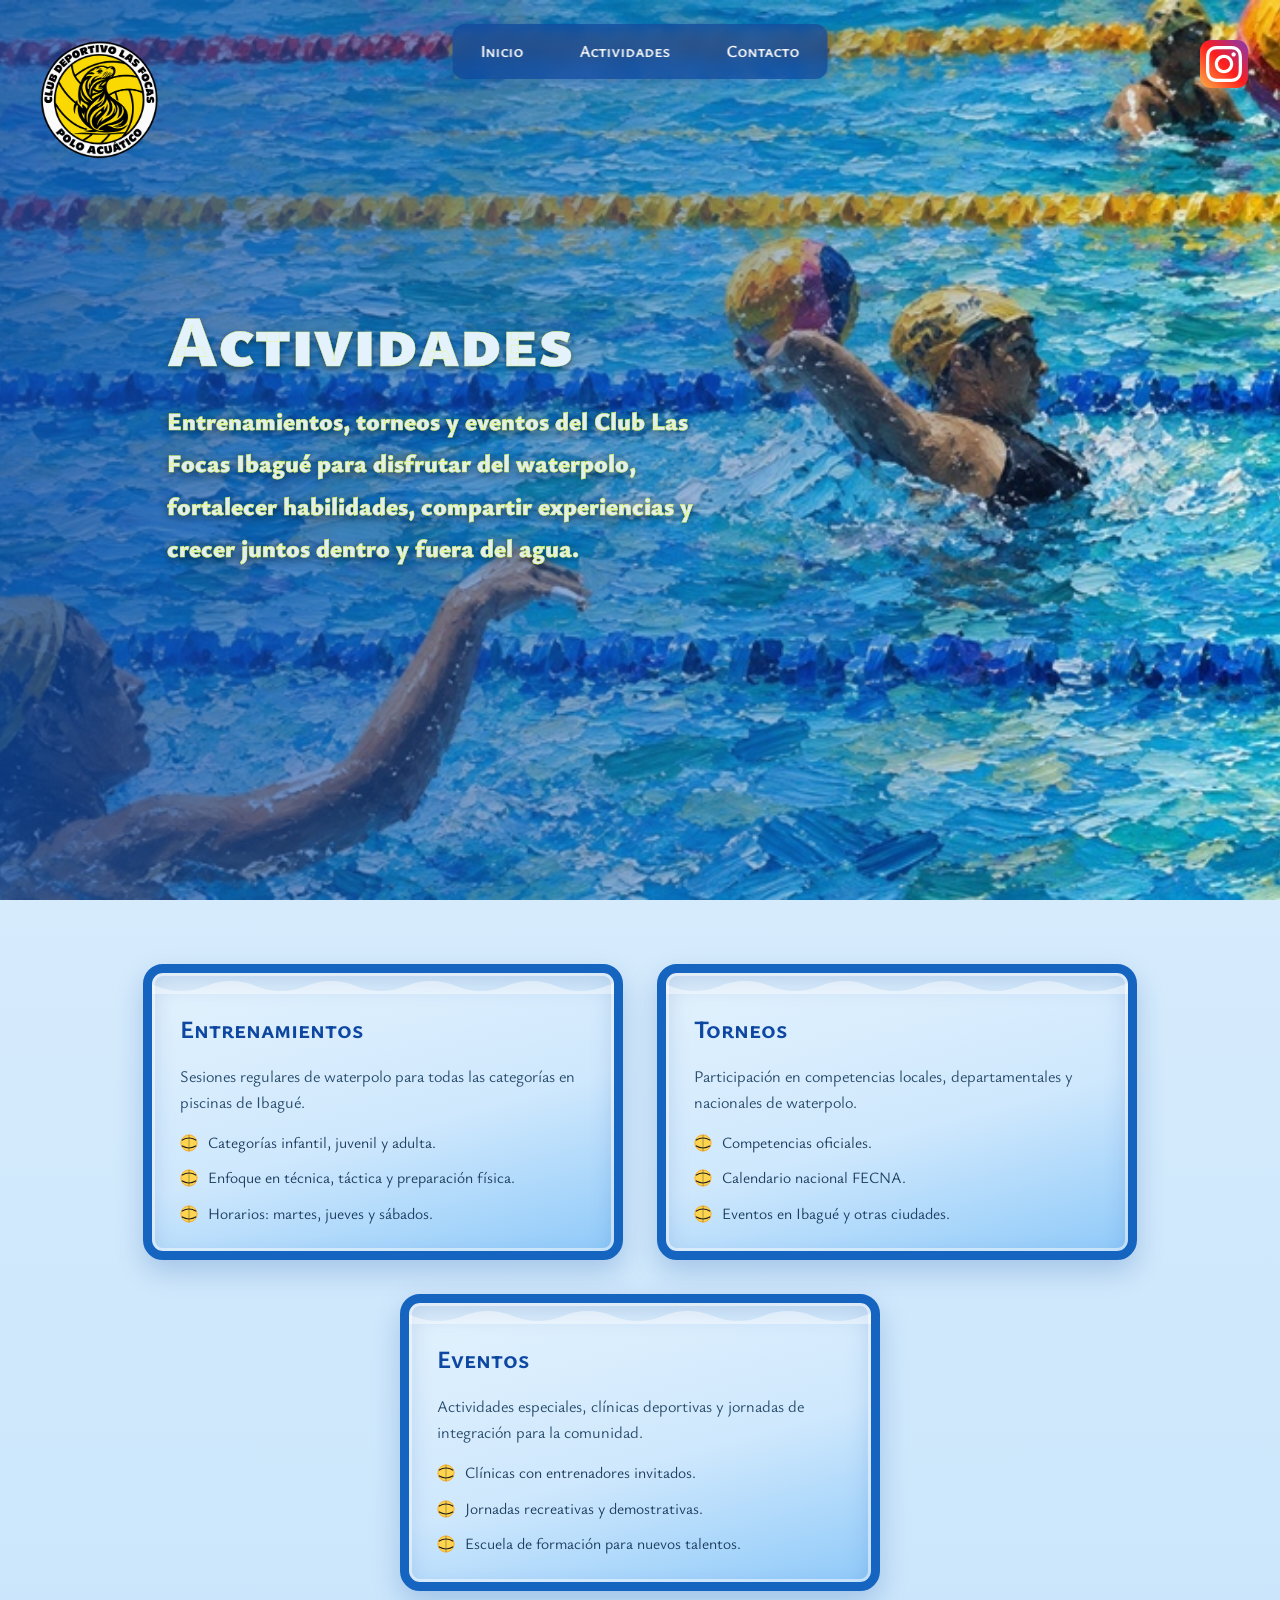
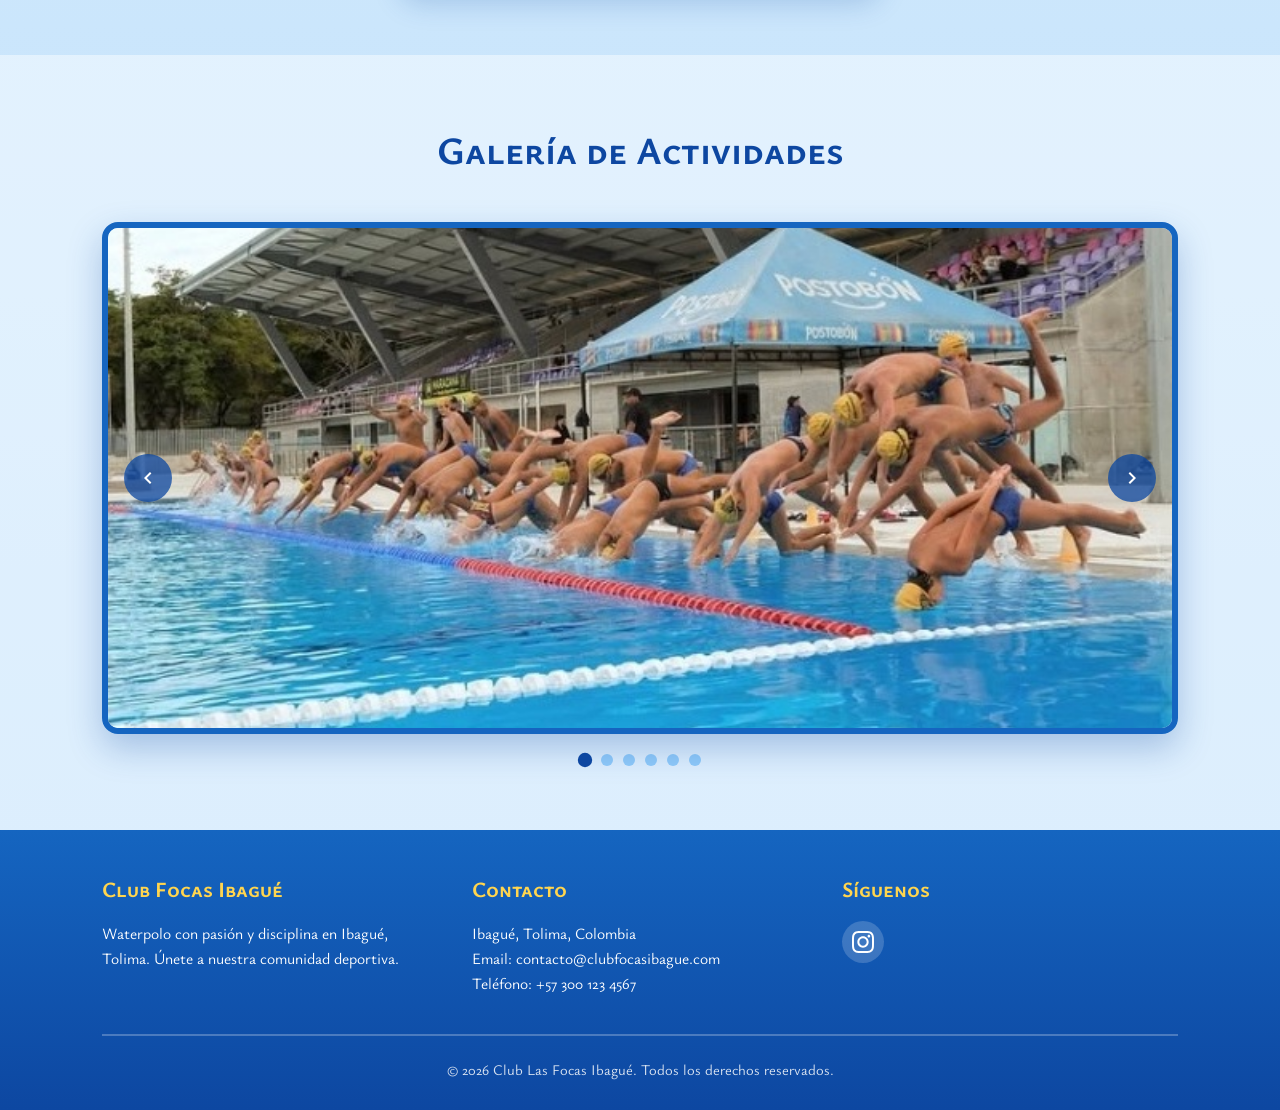
==== actividades.html @ c46a81ee "Primer commit: borrador inicial del sitio web" ====
<!doctype html>
<html lang="es">
  <head>
    <meta charset="UTF-8" />
    <meta name="viewport" content="width=device-width, initial-scale=1.0" />
    <meta
      name="description"
      content="Actividades del Club Focas Ibagué - Entrenamientos, torneos y eventos de waterpolo."
    />
    <title>Actividades - Club Focas Ibagué</title>

    <!-- Google Fonts: Ysabeau SC y Ysabeau -->
    <link rel="preconnect" href="https://fonts.googleapis.com" />
    <link rel="preconnect" href="https://fonts.gstatic.com" crossorigin />
    <link
      href="https://fonts.googleapis.com/css2?family=Ysabeau+SC:wght@400;700&family=Ysabeau:ital,wght@0,300;0,400;0,600;0,700;1,400&display=swap"
      rel="stylesheet"
    />

    <link rel="stylesheet" href="styles.css" />
  </head>
  <body>
    <!-- Navegación superior -->
    <nav class="navbar">
      <ul class="navbar__menu">
        <li class="navbar__item">
          <a href="index.html" class="navbar__link">Inicio</a>
        </li>
        <li class="navbar__item">
          <a href="actividades.html" class="navbar__link">Actividades</a>
        </li>
        <li class="navbar__item">
          <a href="contacto.html" class="navbar__link">Contacto</a>
        </li>
      </ul>
    </nav>

    <!-- Hero Section -->
    <header class="hero hero--actividades">
      <!-- Logo arriba a la derecha -->
      <div class="hero__logo">
        <img
          src="img/logo.png"
          alt="Logo Club Focas Ibagué"
          width="120px"
          height="120px"
          onerror="this.style.display = 'none'"
        />
      </div>

      <!-- Icono Instagram debajo del logo -->
      <a
        href="https://www.instagram.com/clubfocasibague/"
        target="_blank"
        rel="noopener"
        class="hero__instagram"
        aria-label="Instagram Club Focas Ibagué"
      >
        <svg
          xmlns="http://www.w3.org/2000/svg"
          viewBox="0 0 24 24"
          width="48"
          height="48"
        >
          <defs>
            <!-- Degradado oficial de Instagram -->
            <linearGradient
              id="ig-gradient-bg"
              x1="100%"
              y1="0%"
              x2="0%"
              y2="100%"
            >
              <stop offset="0%" stop-color="#833AB4" />
              <stop offset="50%" stop-color="#FD1D1D" />
              <stop offset="100%" stop-color="#FCB045" />
            </linearGradient>
          </defs>

          <!-- Fondo de la app redondeado -->
          <rect width="24" height="24" rx="5.5" fill="url(#ig-gradient-bg)" />

          <!-- Logo centrado en blanco -->
          <g transform="translate(3, 3) scale(0.75)">
            <path
              fill="#FFFFFF"
              d="M12 2.163c3.204 0 3.584.012 4.85.07 3.252.148 4.771 1.691 4.919 4.919.058 1.265.069 1.645.069 4.849 0 3.205-.012 3.584-.069 4.849-.149 3.225-1.664 4.771-4.919 4.919-1.266.058-1.644.07-4.85.07-3.204 0-3.584-.012-4.849-.07-3.26-.149-4.771-1.699-4.919-4.92-.058-1.265-.07-1.644-.07-4.849 0-3.204.013-3.583.07-4.849.149-3.227 1.664-4.771 4.919-4.919 1.266-.057 1.645-.069 4.849-.069zm0-2.163c-3.259 0-3.667.014-4.947.072-4.358.2-6.78 2.618-6.98 6.98-.059 1.281-.073 1.689-.073 4.948 0 3.259.014 3.668.072 4.948.2 4.358 2.618 6.78 6.98 6.98 1.281.058 1.689.072 4.948.072 3.259 0 3.668-.014 4.948-.072 4.354-.2 6.782-2.618 6.979-6.98.059-1.28.073-1.689.073-4.948 0-3.259-.014-3.667-.072-4.947-.196-4.354-2.617-6.78-6.979-6.98-1.281-.059-1.69-.073-4.949-.073zm0 5.838c-3.403 0-6.162 2.759-6.162 6.162s2.759 6.163 6.162 6.163 6.162-2.759 6.162-6.163c0-3.403-2.759-6.162-6.162-6.162zm0 10.162c-2.209 0-4-1.79-4-4 0-2.209 1.791-4 4-4s4 1.791 4 4c0 2.21-1.791 4-4 4zm6.406-11.845c-.796 0-1.441.645-1.441 1.44s.645 1.44 1.441 1.44c.795 0 1.439-.645 1.439-1.44s-.644-1.44-1.439-1.44z"
            />
          </g>
        </svg>
      </a>

      <div class="hero__content">
        <h1 class="hero__title">Actividades</h1>
        <p class="hero__subtitle">
          Entrenamientos, torneos y eventos del Club Las Focas Ibagué para
          disfrutar del waterpolo, fortalecer habilidades, compartir
          experiencias y crecer juntos dentro y fuera del agua.
        </p>
      </div>
    </header>

    <!-- Sección de tarjetas -->
    <section class="section-cards">
      <div class="wp-card">
        <span class="wp-card__glare" aria-hidden="true"></span>
        <h3 class="wp-card__title">Entrenamientos</h3>
        <p class="wp-card__text">
          Sesiones regulares de waterpolo para todas las categorías en piscinas
          de Ibagué.
        </p>
        <ul class="wp-list">
          <li>
            <svg
              class="wp-ball"
              viewBox="0 0 20 20"
              width="18"
              height="18"
              aria-hidden="true"
            >
              <circle
                cx="10"
                cy="10"
                r="9"
                fill="#ffd54f"
                stroke="#f9a825"
                stroke-width="1"
              />
              <path
                d="M2 7 Q10 2 18 7"
                fill="none"
                stroke="#212121"
                stroke-width="1.2"
              />
              <path
                d="M2 13 Q10 18 18 13"
                fill="none"
                stroke="#212121"
                stroke-width="1.2"
              />
              <path
                d="M10 1 L10 19"
                stroke="#212121"
                stroke-width="1"
                opacity="0.4"
              />
            </svg>
            Categorías infantil, juvenil y adulta.
          </li>
          <li>
            <svg
              class="wp-ball"
              viewBox="0 0 20 20"
              width="18"
              height="18"
              aria-hidden="true"
            >
              <circle
                cx="10"
                cy="10"
                r="9"
                fill="#ffd54f"
                stroke="#f9a825"
                stroke-width="1"
              />
              <path
                d="M2 7 Q10 2 18 7"
                fill="none"
                stroke="#212121"
                stroke-width="1.2"
              />
              <path
                d="M2 13 Q10 18 18 13"
                fill="none"
                stroke="#212121"
                stroke-width="1.2"
              />
              <path
                d="M10 1 L10 19"
                stroke="#212121"
                stroke-width="1"
                opacity="0.4"
              />
            </svg>
            Enfoque en técnica, táctica y preparación física.
          </li>
          <li>
            <svg
              class="wp-ball"
              viewBox="0 0 20 20"
              width="18"
              height="18"
              aria-hidden="true"
            >
              <circle
                cx="10"
                cy="10"
                r="9"
                fill="#ffd54f"
                stroke="#f9a825"
                stroke-width="1"
              />
              <path
                d="M2 7 Q10 2 18 7"
                fill="none"
                stroke="#212121"
                stroke-width="1.2"
              />
              <path
                d="M2 13 Q10 18 18 13"
                fill="none"
                stroke="#212121"
                stroke-width="1.2"
              />
              <path
                d="M10 1 L10 19"
                stroke="#212121"
                stroke-width="1"
                opacity="0.4"
              />
            </svg>
            Horarios: martes, jueves y sábados.
          </li>
        </ul>
      </div>

      <div class="wp-card">
        <span class="wp-card__glare" aria-hidden="true"></span>
        <h3 class="wp-card__title">Torneos</h3>
        <p class="wp-card__text">
          Participación en competencias locales, departamentales y nacionales de
          waterpolo.
        </p>
        <ul class="wp-list">
          <li>
            <svg
              class="wp-ball"
              viewBox="0 0 20 20"
              width="18"
              height="18"
              aria-hidden="true"
            >
              <circle
                cx="10"
                cy="10"
                r="9"
                fill="#ffd54f"
                stroke="#f9a825"
                stroke-width="1"
              />
              <path
                d="M2 7 Q10 2 18 7"
                fill="none"
                stroke="#212121"
                stroke-width="1.2"
              />
              <path
                d="M2 13 Q10 18 18 13"
                fill="none"
                stroke="#212121"
                stroke-width="1.2"
              />
              <path
                d="M10 1 L10 19"
                stroke="#212121"
                stroke-width="1"
                opacity="0.4"
              />
            </svg>
            Competencias oficiales.
          </li>

          <li>
            <svg
              class="wp-ball"
              viewBox="0 0 20 20"
              width="18"
              height="18"
              aria-hidden="true"
            >
              <circle
                cx="10"
                cy="10"
                r="9"
                fill="#ffd54f"
                stroke="#f9a825"
                stroke-width="1"
              />
              <path
                d="M2 7 Q10 2 18 7"
                fill="none"
                stroke="#212121"
                stroke-width="1.2"
              />
              <path
                d="M2 13 Q10 18 18 13"
                fill="none"
                stroke="#212121"
                stroke-width="1.2"
              />
              <path
                d="M10 1 L10 19"
                stroke="#212121"
                stroke-width="1"
                opacity="0.4"
              />
            </svg>
            Calendario nacional FECNA.
          </li>
          <li>
            <svg
              class="wp-ball"
              viewBox="0 0 20 20"
              width="18"
              height="18"
              aria-hidden="true"
            >
              <circle
                cx="10"
                cy="10"
                r="9"
                fill="#ffd54f"
                stroke="#f9a825"
                stroke-width="1"
              />
              <path
                d="M2 7 Q10 2 18 7"
                fill="none"
                stroke="#212121"
                stroke-width="1.2"
              />
              <path
                d="M2 13 Q10 18 18 13"
                fill="none"
                stroke="#212121"
                stroke-width="1.2"
              />
              <path
                d="M10 1 L10 19"
                stroke="#212121"
                stroke-width="1"
                opacity="0.4"
              />
            </svg>
            Eventos en Ibagué y otras ciudades.
          </li>
        </ul>
      </div>

      <div class="wp-card">
        <span class="wp-card__glare" aria-hidden="true"></span>
        <h3 class="wp-card__title">Eventos</h3>
        <p class="wp-card__text">
          Actividades especiales, clínicas deportivas y jornadas de integración
          para la comunidad.
        </p>
        <ul class="wp-list">
          <li>
            <svg
              class="wp-ball"
              viewBox="0 0 20 20"
              width="18"
              height="18"
              aria-hidden="true"
            >
              <circle
                cx="10"
                cy="10"
                r="9"
                fill="#ffd54f"
                stroke="#f9a825"
                stroke-width="1"
              />
              <path
                d="M2 7 Q10 2 18 7"
                fill="none"
                stroke="#212121"
                stroke-width="1.2"
              />
              <path
                d="M2 13 Q10 18 18 13"
                fill="none"
                stroke="#212121"
                stroke-width="1.2"
              />
              <path
                d="M10 1 L10 19"
                stroke="#212121"
                stroke-width="1"
                opacity="0.4"
              />
            </svg>
            Clínicas con entrenadores invitados.
          </li>
          <li>
            <svg
              class="wp-ball"
              viewBox="0 0 20 20"
              width="18"
              height="18"
              aria-hidden="true"
            >
              <circle
                cx="10"
                cy="10"
                r="9"
                fill="#ffd54f"
                stroke="#f9a825"
                stroke-width="1"
              />
              <path
                d="M2 7 Q10 2 18 7"
                fill="none"
                stroke="#212121"
                stroke-width="1.2"
              />
              <path
                d="M2 13 Q10 18 18 13"
                fill="none"
                stroke="#212121"
                stroke-width="1.2"
              />
              <path
                d="M10 1 L10 19"
                stroke="#212121"
                stroke-width="1"
                opacity="0.4"
              />
            </svg>
            Jornadas recreativas y demostrativas.
          </li>
          <li>
            <svg
              class="wp-ball"
              viewBox="0 0 20 20"
              width="18"
              height="18"
              aria-hidden="true"
            >
              <circle
                cx="10"
                cy="10"
                r="9"
                fill="#ffd54f"
                stroke="#f9a825"
                stroke-width="1"
              />
              <path
                d="M2 7 Q10 2 18 7"
                fill="none"
                stroke="#212121"
                stroke-width="1.2"
              />
              <path
                d="M2 13 Q10 18 18 13"
                fill="none"
                stroke="#212121"
                stroke-width="1.2"
              />
              <path
                d="M10 1 L10 19"
                stroke="#212121"
                stroke-width="1"
                opacity="0.4"
              />
            </svg>
            Escuela de formación para nuevos talentos.
          </li>
        </ul>
      </div>
    </section>

    <!-- Slider de fotos -->
    <section class="slider-section">
      <h2 class="slider-section__title">Galería de Actividades</h2>

      <div class="slider-container">
        <button class="slider__btn slider__btn--prev" aria-label="Anterior">
          <svg viewBox="0 0 24 24" xmlns="http://www.w3.org/2000/svg">
            <path d="M15.41 7.41L14 6l-6 6 6 6 1.41-1.41L10.83 12z" />
          </svg>
        </button>

        <div class="slider">
          <div class="slider__slide">
            <img
              src="img/actividades/foto1.jpg"
              alt="Actividad 1 - Club Focas Ibagué"
            />
          </div>
          <div class="slider__slide">
            <img
              src="img/actividades/foto2.jpg"
              alt="Actividad 2 - Club Focas Ibagué"
            />
          </div>
          <div class="slider__slide">
            <img
              src="img/actividades/foto3.jpg"
              alt="Actividad 3 - Club Focas Ibagué"
            />
          </div>
          <div class="slider__slide">
            <img
              src="img/actividades/foto4.jpg"
              alt="Actividad 4 - Club Focas Ibagué"
            />
          </div>
          <div class="slider__slide">
            <img
              src="img/actividades/foto5.jpg"
              alt="Actividad 5 - Club Focas Ibagué"
            />
          </div>
          <div class="slider__slide">
            <img
              src="img/actividades/foto6.jpg"
              alt="Actividad 6 - Club Focas Ibagué"
            />
          </div>
        </div>

        <button class="slider__btn slider__btn--next" aria-label="Siguiente">
          <svg viewBox="0 0 24 24" xmlns="http://www.w3.org/2000/svg">
            <path d="M8.59 16.59L10 18l6-6-6-6-1.41 1.41L13.17 12z" />
          </svg>
        </button>
      </div>

      <div class="slider__dots">
        <button
          class="slider__dot active"
          data-slide="0"
          aria-label="Ir a foto 1"
        ></button>
        <button
          class="slider__dot"
          data-slide="1"
          aria-label="Ir a foto 2"
        ></button>
        <button
          class="slider__dot"
          data-slide="2"
          aria-label="Ir a foto 3"
        ></button>
        <button
          class="slider__dot"
          data-slide="3"
          aria-label="Ir a foto 4"
        ></button>
        <button
          class="slider__dot"
          data-slide="4"
          aria-label="Ir a foto 5"
        ></button>
        <button
          class="slider__dot"
          data-slide="5"
          aria-label="Ir a foto 6"
        ></button>
      </div>
    </section>

    <!-- Footer -->
    <footer class="footer">
      <div class="footer__container">
        <div class="footer__section">
          <h4 class="footer__title">Club Focas Ibagué</h4>
          <p class="footer__text">
            Waterpolo con pasión y disciplina en Ibagué, Tolima. Únete a nuestra
            comunidad deportiva.
          </p>
        </div>

        <div class="footer__section">
          <h4 class="footer__title">Contacto</h4>
          <p class="footer__text">
            Ibagué, Tolima, Colombia<br />
            Email: contacto@clubfocasibague.com<br />
            Teléfono: +57 300 123 4567
          </p>
        </div>

        <div class="footer__section">
          <h4 class="footer__title">Síguenos</h4>
          <div class="footer__social">
            <a
              href="https://www.instagram.com/clubfocasibague/"
              target="_blank"
              rel="noopener"
              aria-label="Instagram"
            >
              <svg viewBox="0 0 24 24" xmlns="http://www.w3.org/2000/svg">
                <path
                  d="M12 2.163c3.204 0 3.584.012 4.85.07 3.252.148 4.771 1.691 4.919 4.919.058 1.265.069 1.645.069 4.849 0 3.205-.012 3.584-.069 4.849-.149 3.225-1.664 4.771-4.919 4.919-1.266.058-1.644.07-4.85.07-3.204 0-3.584-.012-4.849-.07-3.26-.149-4.771-1.699-4.919-4.92-.058-1.265-.07-1.644-.07-4.849 0-3.204.013-3.583.07-4.849.149-3.227 1.664-4.771 4.919-4.919 1.266-.057 1.645-.069 4.849-.069zm0-2.163c-3.259 0-3.667.014-4.947.072-4.358.2-6.78 2.618-6.98 6.98-.059 1.281-.073 1.689-.073 4.948 0 3.259.014 3.668.072 4.948.2 4.358 2.618 6.78 6.98 6.98 1.281.058 1.689.072 4.948.072 3.259 0 3.668-.014 4.948-.072 4.354-.2 6.782-2.618 6.979-6.98.059-1.28.073-1.689.073-4.948 0-3.259-.014-3.667-.072-4.947-.196-4.354-2.617-6.78-6.979-6.98-1.281-.059-1.69-.073-4.949-.073zm0 5.838c-3.403 0-6.162 2.759-6.162 6.162s2.759 6.163 6.162 6.163 6.162-2.759 6.162-6.163c0-3.403-2.759-6.162-6.162-6.162zm0 10.162c-2.209 0-4-1.79-4-4 0-2.209 1.791-4 4-4s4 1.791 4 4c0 2.21-1.791 4-4 4zm6.406-11.845c-.796 0-1.441.645-1.441 1.44s.645 1.44 1.441 1.44c.795 0 1.439-.645 1.439-1.44s-.644-1.44-1.439-1.44z"
                />
              </svg>
            </a>
          </div>
        </div>
      </div>

      <div class="footer__bottom">
        <p>&copy; 2026 Club Las Focas Ibagué. Todos los derechos reservados.</p>
      </div>
    </footer>

    <!-- JavaScript para el slider -->
    <script>
      const slider = document.querySelector(".slider");
      const slides = document.querySelectorAll(".slider__slide");
      const prevBtn = document.querySelector(".slider__btn--prev");
      const nextBtn = document.querySelector(".slider__btn--next");
      const dots = document.querySelectorAll(".slider__dot");

      let currentSlide = 0;
      const totalSlides = slides.length;

      function updateSlider() {
        slider.style.transform = `translateX(-${currentSlide * 100}%)`;

        // Actualizar dots
        dots.forEach((dot, index) => {
          dot.classList.toggle("active", index === currentSlide);
        });
      }

      function nextSlide() {
        currentSlide = (currentSlide + 1) % totalSlides;
        updateSlider();
      }

      function prevSlide() {
        currentSlide = (currentSlide - 1 + totalSlides) % totalSlides;
        updateSlider();
      }

      function goToSlide(index) {
        currentSlide = index;
        updateSlider();
      }

      // Event listeners
      nextBtn.addEventListener("click", nextSlide);
      prevBtn.addEventListener("click", prevSlide);

      dots.forEach((dot, index) => {
        dot.addEventListener("click", () => goToSlide(index));
      });

      // Auto-play (opcional, cambia cada 5 segundos)
      setInterval(nextSlide, 5000);
    </script>
  </body>
</html>
---- styles.css ----
:root {
  --azul-profundo: #0d47a1;
  --azul-medio: #1565c0;
  --azul-agua: #29b6f6;
  --azul-claro: #90caf9;
  --azul-palido: #e3f2fd;
  --amarillo: #ffd54f;
  --amarillo-oscuro: #f9a825;
}

* {
  margin: 0;
  padding: 0;
  box-sizing: border-box;
}

body {
  font-family: "Ysabeau", sans-serif;
  background: linear-gradient(180deg, var(--azul-palido) 0%, #bbdefb 100%);
  color: #1c3d5e;
  line-height: 1.6;
}

h1,
h2,
h3,
h4,
h5,
h6 {
  font-family: "Ysabeau SC", sans-serif;
  color: var(--azul-profundo);
}

a {
  text-decoration: none;
  color: inherit;
}

/* =========================
   Navegación superior
   ========================= */
.navbar {
  position: fixed;
  top: 24px;
  left: 50%;
  transform: translateX(-50%);
  display: flex;
  justify-content: center;
  align-items: center;
  padding: 0;
  background: rgba(13, 71, 161, 0.75);
  backdrop-filter: blur(8px);
  -webkit-backdrop-filter: blur(8px);
  z-index: 1000;
  box-shadow: 0 4px 18px rgba(13, 71, 161, 0.35);
  border-radius: 12px;
  width: fit-content;
}

.navbar__menu {
  display: flex;
  list-style: none;
  margin: 0;
  padding: 0;
}

.navbar__item {
  margin: 0;
}

.navbar__link {
  font-family: "Ysabeau SC", sans-serif;
  font-size: 1.05rem;
  font-weight: 600;
  color: #ffffff;
  padding: 14px 28px;
  display: block;
  transition:
    background 0.3s ease,
    transform 0.25s ease;
}

.navbar__link:hover {
  background: rgba(255, 213, 79, 0.25);
  transform: translateY(-2px);
}

.navbar__link:first-child {
  border-radius: 12px 0 0 12px;
}

.navbar__link:last-child {
  border-radius: 0 12px 12px 0;
}

/* =========================
   Hero Section
   ========================= */
.hero {
  position: relative;
  height: 100vh;
  width: 100%;
  background-color: var(--azul-medio);

  background-size: cover;
  background-position: center;
  background-repeat: no-repeat;
  display: flex;
  align-items: center;
  padding: 0 8%;
}

.hero--inicio {
  background-image: url("img/waterpolo_focas.jpg");
}

.hero--actividades {
  background-image: url("img/waterpolo_focas3.jpg");
}

.hero--contacto {
  background-image: url("img/waterpolo_contacto.jpg");
}

.hero::before {
  content: "";
  position: absolute;
  inset: 0;
  background: linear-gradient(
    90deg,
    rgba(13, 71, 161, 0.75) 0%,
    rgba(13, 71, 161, 0.35) 60%,
    transparent 100%
  );
  z-index: 1;
  pointer-events: none;
}

.hero__content {
  position: relative;
  z-index: 3;
  max-width: 620px;
  color: #ffffff;
  text-shadow: 0 2px 8px rgba(0, 0, 0, 0.6);
  padding-left: 6%;
}

.hero__title {
  font-size: 4.5rem;
  font-weight: 700;
  margin-bottom: 22px;
  text-shadow: 0 2px 6px rgba(19, 19, 18, 0.5);
  line-height: 1.1;
  color: #e3f2fd;
  -webkit-text-stroke: 0.5px rgb(229, 248, 138);
  font-weight: 900;
}

.hero__subtitle {
  font-size: 1.55rem;
  margin-bottom: 32px;
  font-weight: 300;
  text-shadow: 0 2px 10px rgba(0, 0, 0, 0.6);
  line-height: 1.7;
  color: #e3edf4;
  -webkit-text-stroke: 0.5px rgb(224, 255, 67);
  font-weight: 900;
}

.hero__logo {
  position: absolute;
  top: 40px;
  left: 40px;
  transform: none;
  z-index: 3;
  width: 40px;
  height: 40px;
}

.hero__instagram {
  position: absolute;
  top: 40px;
  right: 40px;
  transform: none;
  z-index: 3;
  width: 40px;
  height: auto;
}

.wp-buttons {
  display: flex;
  gap: 18px;
  flex-wrap: wrap;
  justify-content: center;
  margin-top: 22px;
}

/* =========================
   Botones
   ========================= */
.wp-btn {
  position: relative;
  isolation: isolate;
  overflow: hidden;
  border: none;
  cursor: pointer;
  font-family: "Ysabeau", sans-serif;
  font-weight: 600;
  font-size: 1.02rem;
  color: var(--azul-profundo);
  padding: 15px 34px;
  background: linear-gradient(180deg, #daeeff 0%, var(--azul-claro) 100%);
  box-shadow:
    0 6px 14px rgba(13, 71, 161, 0.25),
    inset 0 1px 0 rgba(255, 255, 255, 0.7);
  transition:
    transform 0.2s ease,
    color 0.3s ease,
    box-shadow 0.2s ease;
}

.wp-btn:active {
  transform: translateY(1px);
}

.wp-btn--pill {
  border-radius: 999px;
}

.wp-btn--tile {
  border-radius: 10px;
  border-bottom: 4px solid var(--azul-medio);
}

.wp-btn::after {
  content: "";
  position: absolute;
  inset: 0;
  z-index: -1;
  background-color: var(--azul-agua);
  background-image: url("data:image/svg+xml,%3Csvg xmlns='http://www.w3.org/2000/svg' viewBox='0 0 200 20'%3E%3Cpath d='M0 10 Q25 0 50 10 T100 10 T150 10 T200 10 V20 H0 Z' fill='%23e3f6ff' fill-opacity='0.9'/%3E%3C/svg%3E");
  background-repeat: repeat-x;
  background-size: 100px 16px;
  background-position: 0 bottom;
  transform: translateY(100%);
  opacity: 0;
  transition:
    transform 0.35s ease,
    opacity 0.25s ease;
}

.wp-btn:hover {
  color: #06305c;
}

.wp-btn:hover::after {
  transform: translateY(0);
  opacity: 1;
  animation: wp-ola 1.8s linear infinite;
}

@keyframes wp-ola {
  from {
    background-position-x: 0;
  }
  to {
    background-position-x: 100px;
  }
}

@media (prefers-reduced-motion: reduce) {
  .wp-btn:hover::after {
    animation: none;
  }
}

.wp-btn::before {
  content: "";
  position: absolute;
  inset: 0;
  z-index: -1;
  background-image: linear-gradient(
    115deg,
    transparent 30%,
    rgba(255, 255, 255, 0.65) 48%,
    transparent 66%
  );
  background-size: 260% 100%;
  background-position: -100% 0;
  animation: wp-brillo-suave 4.5s ease-in-out infinite;
  transition: opacity 0.3s ease;
  pointer-events: none;
}

.wp-btn:hover::before {
  opacity: 0;
}

@keyframes wp-brillo-suave {
  0% {
    background-position: -120% 0;
  }
  50% {
    background-position: 120% 0;
  }
  100% {
    background-position: -120% 0;
  }
}

/* =========================
   Sección de tarjetas
   ========================= */
.section-cards {
  padding: 64px 8%;
  display: flex;
  flex-wrap: wrap;
  gap: 34px;
  justify-content: center;
}

.wp-card {
  position: relative;
  border-radius: 20px;
  padding: 30px 28px 26px;
  overflow: hidden;
  background: linear-gradient(
    165deg,
    var(--azul-palido) 0%,
    #cfe8fd 55%,
    var(--azul-claro) 100%
  );
  border: 9px solid var(--azul-medio);
  box-shadow:
    inset 0 0 0 3px rgba(255, 255, 255, 0.5),
    inset 0 10px 25px rgba(13, 71, 161, 0.18),
    0 12px 28px rgba(13, 71, 161, 0.22);
  transition:
    transform 0.35s ease,
    border-color 0.35s ease,
    box-shadow 0.35s ease;
  flex: 1 1 340px;
  max-width: 480px;
}

.wp-card:hover {
  transform: translateY(-6px);
  border-color: var(--azul-agua);
  box-shadow:
    inset 0 0 0 3px rgba(255, 255, 255, 0.65),
    inset 0 10px 25px rgba(13, 71, 161, 0.22),
    0 20px 36px rgba(13, 71, 161, 0.32);
}

.wp-card::before {
  transition: background-position 1.2s ease;
  content: "";
  position: absolute;
  top: 0;
  left: -10%;
  width: 120%;
  height: 22px;
  background-image: url("data:image/svg+xml,%3Csvg xmlns='http://www.w3.org/2000/svg' viewBox='0 0 200 20'%3E%3Cpath d='M0 12 Q25 2 50 12 T100 12 T150 12 T200 12 V20 H0 Z' fill='%23ffffff' fill-opacity='0.55'/%3E%3C/svg%3E");
  background-size: 200px 22px;
  background-repeat: repeat-x;
  opacity: 0.8;
}

.wp-card:hover::before {
  background-position: 120px 0;
}

.wp-card__title {
  margin: 6px 0 14px;
  font-size: 1.55rem;
  color: var(--azul-profundo);
  font-weight: 700;
  font-family: "Ysabeau SC", sans-serif;
}

.wp-card__text {
  margin: 0 0 16px;
  color: #274b6b;
  font-size: 1.02rem;
  line-height: 1.6;
}

.wp-list {
  list-style: none;
  margin: 0;
  padding: 0;
  display: flex;
  flex-direction: column;
  gap: 12px;
}

.wp-list li {
  display: flex;
  align-items: flex-start;
  gap: 10px;
  color: #1c3d5e;
  font-size: 0.98rem;
  line-height: 1.5;
}

.wp-list .wp-ball {
  flex: none;
  margin-top: 3px;
}

.wp-card__glare {
  position: absolute;
  top: -60%;
  left: -70%;
  width: 45%;
  height: 220%;
  background: linear-gradient(
    120deg,
    transparent,
    rgba(255, 255, 255, 0.55),
    transparent
  );
  transform: rotate(18deg) translateX(-120%);
  transition: transform 0.8s ease;
  pointer-events: none;
}

.wp-card:hover .wp-card__glare {
  transform: rotate(18deg) translateX(340%);
}

/* =========================
   Slider de fotos
   ========================= */
.slider-section {
  padding: 64px 8%;
  background: rgba(255, 255, 255, 0.45);
}

.slider-section__title {
  text-align: center;
  font-size: 2.4rem;
  margin-bottom: 42px;
  color: var(--azul-profundo);
}

.slider-container {
  position: relative;
  max-width: 1100px;
  margin: 0 auto;
  overflow: hidden;
  border-radius: 16px;
  box-shadow: 0 14px 34px rgba(13, 71, 161, 0.28);
  border: 6px solid var(--azul-medio);
}

.slider {
  display: flex;
  transition: transform 0.5s ease-in-out;
}

.slider__slide {
  min-width: 100%;
  height: 500px;
}

.slider__slide img {
  width: 100%;
  height: 100%;
  object-fit: cover;
  display: block;
}

.slider__btn {
  position: absolute;
  top: 50%;
  transform: translateY(-50%);
  background: rgba(13, 71, 161, 0.75);
  border: none;
  color: #ffffff;
  width: 48px;
  height: 48px;
  border-radius: 50%;
  cursor: pointer;
  z-index: 10;
  display: flex;
  align-items: center;
  justify-content: center;
  transition:
    background 0.3s ease,
    transform 0.25s ease;
}

.slider__btn:hover {
  background: rgba(255, 213, 79, 0.35);
  transform: translateY(-50%) scale(1.1);
}

.slider__btn--prev {
  left: 16px;
}

.slider__btn--next {
  right: 16px;
}

.slider__btn svg {
  width: 24px;
  height: 24px;
  fill: #ffffff;
}

.slider__dots {
  display: flex;
  justify-content: center;
  gap: 10px;
  margin-top: 20px;
}

.slider__dot {
  width: 12px;
  height: 12px;
  border-radius: 50%;
  background: var(--azul-claro);
  border: none;
  cursor: pointer;
  transition:
    background 0.3s ease,
    transform 0.25s ease;
}

.slider__dot.active {
  background: var(--azul-profundo);
  transform: scale(1.2);
}

.slider__dot:hover {
  background: var(--amarillo);
}

/* =========================
   Sección de contacto
   ========================= */
.contact-section {
  padding: 64px 8%;
  display: flex;
  flex-wrap: wrap;
  gap: 48px;
  justify-content: center;
  background: rgba(255, 255, 255, 0.45);
}

.contact-info {
  flex: 1 1 380px;
  max-width: 500px;
}

.contact-info__title {
  font-size: 2.2rem;
  margin-bottom: 24px;
  color: var(--azul-profundo);
}

.contact-info__text {
  font-size: 1.05rem;
  color: #274b6b;
  margin-bottom: 28px;
  line-height: 1.7;
}

.contact-info__item {
  display: flex;
  align-items: flex-start;
  gap: 16px;
  margin-bottom: 22px;
  padding: 18px;
  background: linear-gradient(
    165deg,
    var(--azul-palido) 0%,
    #cfe8fd 55%,
    var(--azul-claro) 100%
  );
  border-radius: 14px;
  border: 6px solid var(--azul-medio);
  box-shadow:
    inset 0 0 0 2px rgba(255, 255, 255, 0.5),
    0 8px 20px rgba(13, 71, 161, 0.18);
}

.contact-info__icon {
  flex: none;
  width: 36px;
  height: 36px;
}

.contact-info__icon svg {
  width: 100%;
  height: 100%;
  fill: var(--amarillo-oscuro);
}

.contact-info__label {
  font-weight: 700;
  color: var(--azul-profundo);
  margin-bottom: 4px;
  font-family: "Ysabeau SC", sans-serif;
}

.contact-info__value {
  color: #1c3d5e;
  font-size: 0.98rem;
}

.contact-info__social {
  display: flex;
  gap: 14px;
  margin-top: 28px;
}

.contact-info__social a {
  display: flex;
  align-items: center;
  justify-content: center;
  width: 48px;
  height: 48px;
  border-radius: 50%;
  background: var(--azul-medio);
  transition:
    background 0.3s ease,
    transform 0.25s ease;
}

.contact-info__social a:hover {
  background: var(--amarillo);
  transform: translateY(-4px) scale(1.08);
}

.contact-info__social svg {
  width: 24px;
  height: 24px;
  fill: #ffffff;
}

/* Formulario de contacto */
.contact-form {
  flex: 1 1 420px;
  max-width: 540px;
  padding: 34px 32px;
  background: linear-gradient(
    165deg,
    var(--azul-palido) 0%,
    #cfe8fd 55%,
    var(--azul-claro) 100%
  );
  border-radius: 20px;
  border: 9px solid var(--azul-medio);
  box-shadow:
    inset 0 0 0 3px rgba(255, 255, 255, 0.5),
    inset 0 10px 25px rgba(13, 71, 161, 0.18),
    0 12px 28px rgba(13, 71, 161, 0.22);
}

.contact-form__title {
  font-size: 1.8rem;
  margin-bottom: 24px;
  color: var(--azul-profundo);
  text-align: center;
}

.form-group {
  margin-bottom: 20px;
}

.form-group label {
  display: block;
  margin-bottom: 8px;
  font-weight: 600;
  color: var(--azul-profundo);
  font-family: "Ysabeau SC", sans-serif;
}

.form-group input,
.form-group textarea {
  width: 100%;
  padding: 14px 16px;
  border: 3px solid var(--azul-medio);
  border-radius: 10px;
  font-family: "Ysabeau", sans-serif;
  font-size: 1rem;
  background: rgba(255, 255, 255, 0.85);
  transition:
    border-color 0.3s ease,
    box-shadow 0.3s ease;
}

.form-group input:focus,
.form-group textarea:focus {
  outline: none;
  border-color: var(--azul-agua);
  box-shadow: 0 0 0 3px rgba(41, 182, 246, 0.25);
}

.form-group textarea {
  resize: vertical;
  min-height: 120px;
}

.form-submit {
  width: 100%;
  margin-top: 10px;
}

/* =========================
   Sección imagen + texto
   ========================= */
.section-image-text {
  padding: 64px 8%;
  display: flex;
  flex-wrap: wrap;
  align-items: center;
  gap: 42px;
  background: rgba(255, 255, 255, 0.45);
}

.section-image-text__image {
  flex: 1 1 420px;
  max-width: 560px;
}

.section-image-text__image img {
  width: 100%;
  height: auto;
  border-radius: 16px;
  box-shadow: 0 14px 34px rgba(13, 71, 161, 0.28);
  border: 6px solid var(--azul-medio);
}

.section-image-text__content {
  flex: 1 1 420px;
}

.section-image-text__title {
  font-size: 2.1rem;
  margin-bottom: 18px;
  color: var(--azul-profundo);
}

.section-image-text__text {
  font-size: 1.08rem;
  color: #274b6b;
  margin-bottom: 22px;
}

/* =========================
   Footer
   ========================= */
.footer {
  background: linear-gradient(
    180deg,
    var(--azul-medio) 0%,
    var(--azul-profundo) 100%
  );
  color: #ffffff;
  padding: 42px 8% 28px;
}

.footer__container {
  display: flex;
  flex-wrap: wrap;
  gap: 34px;
  justify-content: space-between;
  margin-bottom: 28px;
}

.footer__section {
  flex: 1 1 260px;
  max-width: 340px;
}

.footer__title {
  font-size: 1.35rem;
  margin-bottom: 14px;
  color: var(--amarillo);
  font-family: "Ysabeau SC", sans-serif;
}

.footer__text {
  font-size: 0.98rem;
  line-height: 1.6;
  margin-bottom: 10px;
}

.footer__social {
  display: flex;
  gap: 14px;
  margin-top: 14px;
}

.footer__social a {
  display: flex;
  align-items: center;
  justify-content: center;
  width: 42px;
  height: 42px;
  border-radius: 50%;
  background: rgba(255, 255, 255, 0.18);
  transition:
    background 0.3s ease,
    transform 0.25s ease;
}

.footer__social a:hover {
  background: rgba(255, 213, 79, 0.35);
  transform: translateY(-3px);
}

.footer__social svg {
  width: 22px;
  height: 22px;
  fill: #ffffff;
}

.footer__bottom {
  text-align: center;
  padding-top: 22px;
  border-top: 2px solid rgba(255, 255, 255, 0.25);
  font-size: 0.92rem;
  color: rgba(255, 255, 255, 0.85);
}

/* =========================
   Responsive
   ========================= */
@media (max-width: 768px) {
  .navbar {
    top: 12px;
    padding: 0;
  }

  .navbar__link {
    font-size: 0.92rem;
    padding: 12px 18px;
  }

  .hero {
    background-size: cover;
    background-position: center;
    height: 100vh;
    padding: 0 5%;
  }

  .hero__title {
    font-size: 2.8rem;
    text-align: center;
  }

  .hero__subtitle {
    font-size: 1.15rem;
    background: rgba(13, 71, 161, 0.2);
    padding: 16px 14px;
    border-radius: 12px;
    display: inline-block;
    text-align: center;
  }

  .hero__content {
    padding-top: 20%;
  }

  .hero__logo {
    position: absolute;
    top: 80%;
    left: 45%;
    transform: translateX(-50%);

    z-index: 3;
    width: 40px;
    height: 40px;
  }

  .hero__instagram {
    position: absolute;
    top: 80px;
    right: 40px;
    transform: none;
    z-index: 3;
    width: 40px;
    height: auto;
  }

  @media (max-width: 768px) {
    .hero--inicio {
      background-image: url("img/foto_waterpolo.jpg");
    }

    .hero--actividades {
      background-image: url("img/foto_actividades.jpg");
    }

    .hero--contacto {
      background-image: url("img/foto_contacto.jpg");
    }
  }

  .section-cards {
    padding: 42px 5%;
  }

  .section-image-text {
    padding: 42px 5%;
  }

  .slider-section {
    padding: 42px 5%;
  }

  .slider-section__title {
    font-size: 1.9rem;
  }

  .slider__slide {
    height: 280px;
  }

  .slider__btn {
    width: 40px;
    height: 40px;
  }

  .slider__btn svg {
    width: 20px;
    height: 20px;
  }

  .contact-section {
    padding: 42px 5%;
    flex-direction: column;
    align-items: center;
  }

  .contact-info,
  .contact-form {
    max-width: 100%;
  }

  .contact-info__title {
    font-size: 1.8rem;
  }

  .footer {
    padding: 42px 5% 28px;
  }
}
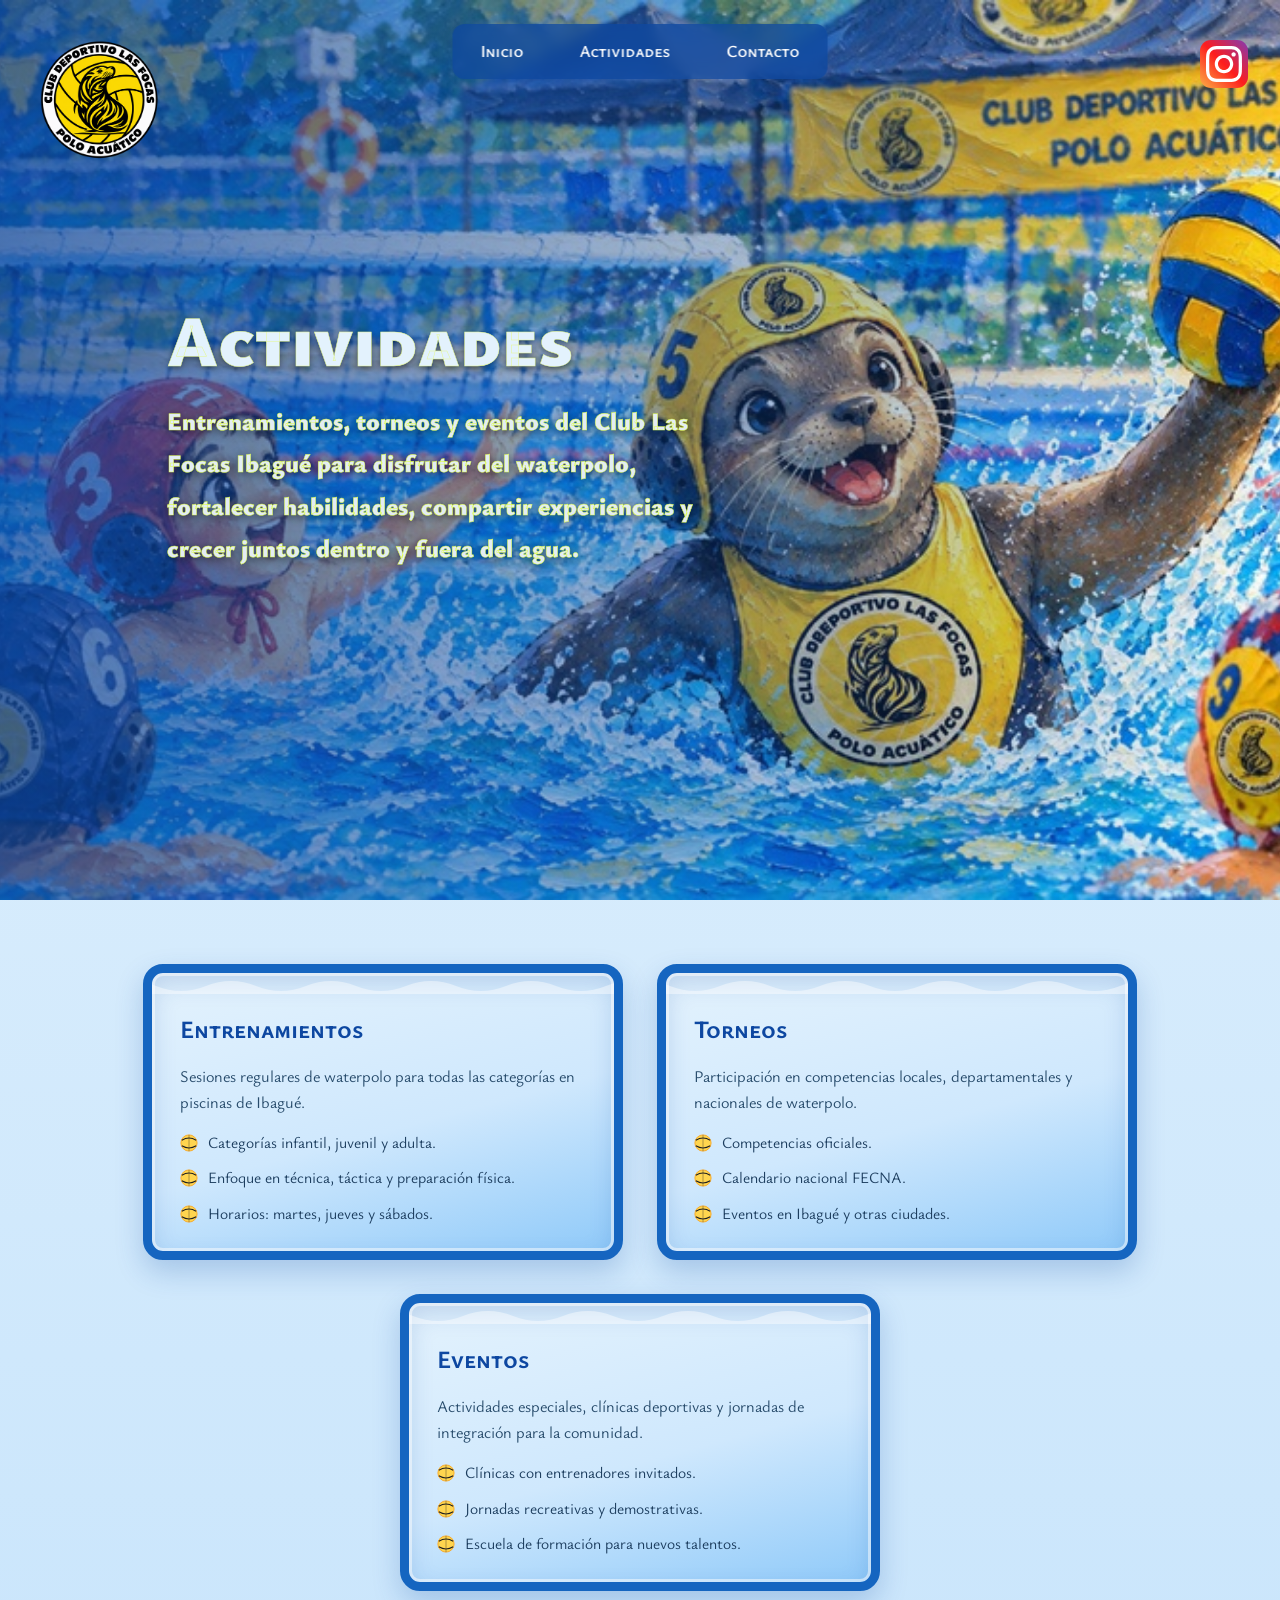
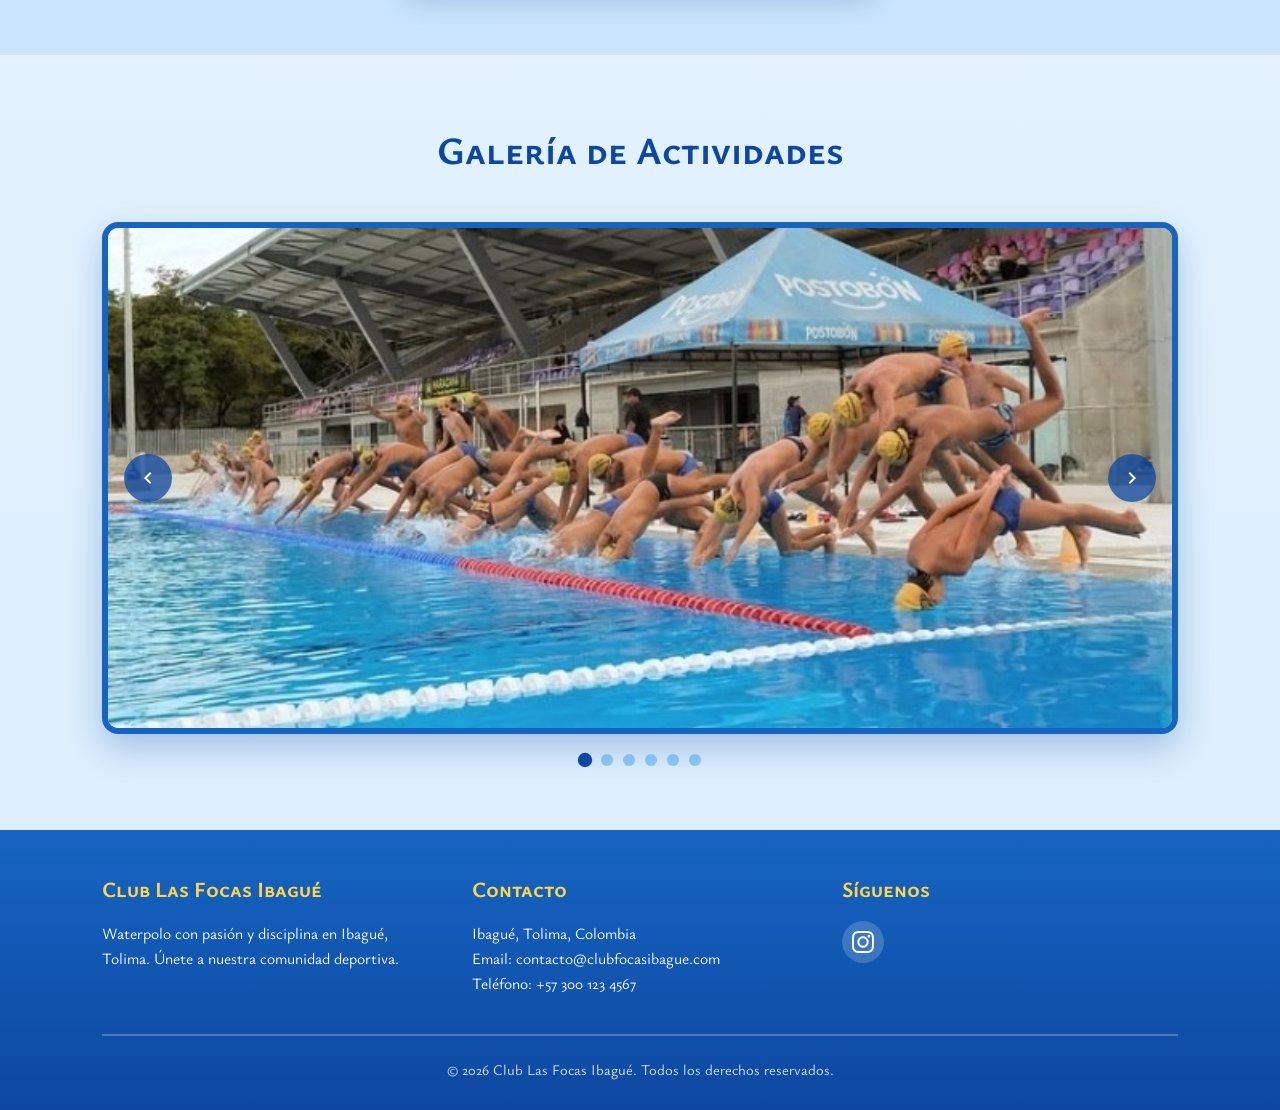
==== commit bea04312: "Cambio nombre en el footer" ====
--- a/actividades.html
+++ b/actividades.html
@@ -565,7 +565,7 @@
     <footer class="footer">
       <div class="footer__container">
         <div class="footer__section">
-          <h4 class="footer__title">Club Focas Ibagué</h4>
+          <h4 class="footer__title">Club Las Focas Ibagué</h4>
           <p class="footer__text">
             Waterpolo con pasión y disciplina en Ibagué, Tolima. Únete a nuestra
             comunidad deportiva.
--- a/styles.css
+++ b/styles.css
@@ -869,19 +869,19 @@
 
   .hero__logo {
     position: absolute;
-    top: 80%;
-    left: 45%;
+    top: 10%;
+    left: 10%;
     transform: translateX(-50%);
 
     z-index: 3;
-    width: 40px;
-    height: 40px;
+    width: 30px;
+    height: 30px;
   }
 
   .hero__instagram {
     position: absolute;
-    top: 80px;
-    right: 40px;
+    top: 15%;
+    right: 10%;
     transform: none;
     z-index: 3;
     width: 40px;
